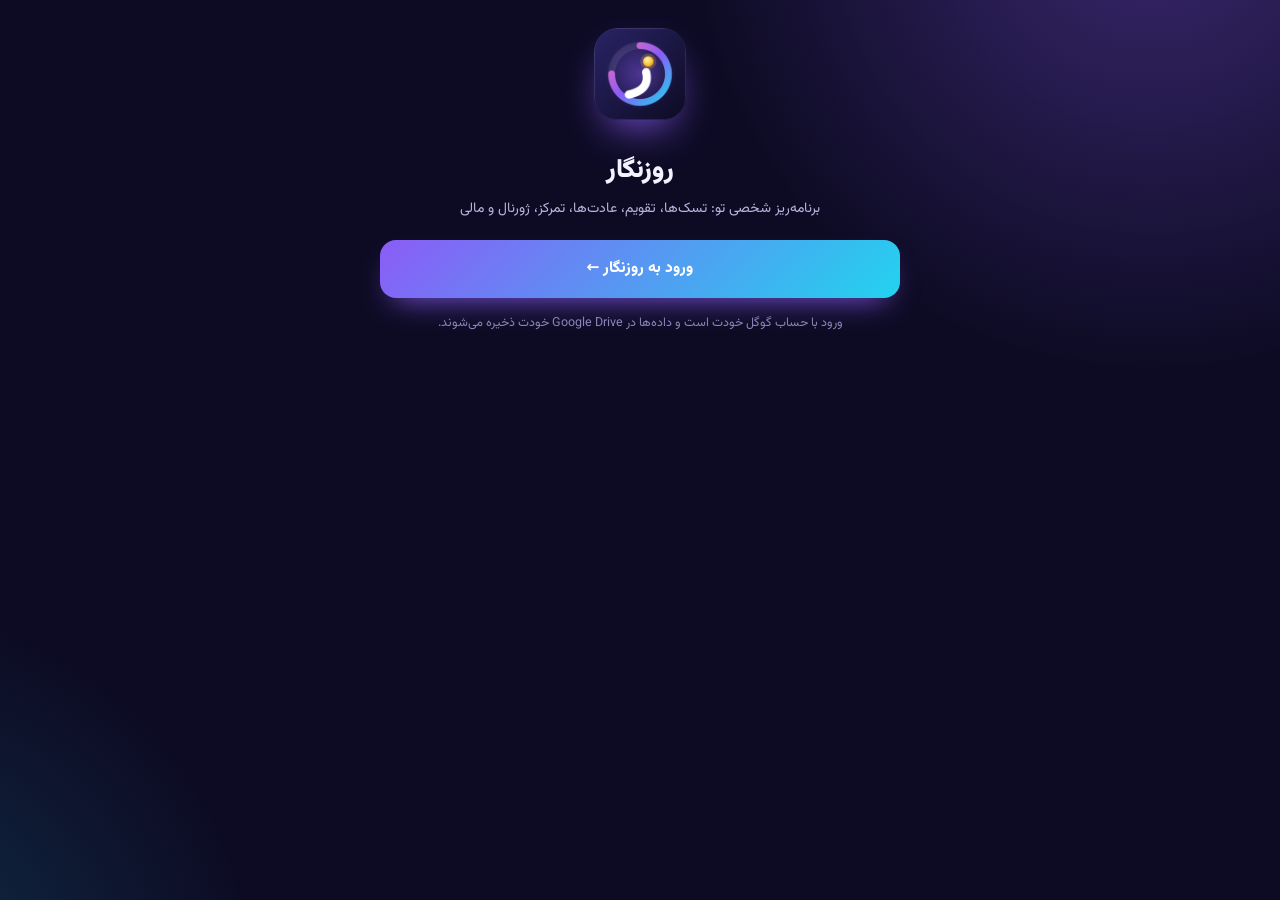
==== index.html @ 98303ec3 "Add files via upload" ====
<!DOCTYPE html>
<html lang="fa" dir="rtl">
<head>
  <meta charset="utf-8">
  <meta name="viewport" content="width=device-width, initial-scale=1, viewport-fit=cover">
  <title>روزنگار</title>
  <meta name="description" content="روزنگار — برنامه‌ریز شخصی فارسی">
  <meta name="theme-color" content="#0d0b24">
  <link rel="manifest" href="manifest.webmanifest">
  <link rel="icon" type="image/png" href="favicon.png">
  <link rel="apple-touch-icon" href="apple-touch-icon.png">
  <meta name="apple-mobile-web-app-capable" content="yes">
  <meta name="mobile-web-app-capable" content="yes">
  <meta name="apple-mobile-web-app-title" content="روزنگار">
  <meta name="apple-mobile-web-app-status-bar-style" content="black-translucent">
  <link rel="preconnect" href="https://fonts.googleapis.com">
  <link href="https://fonts.googleapis.com/css2?family=Vazirmatn:wght@400;600;800;900&display=swap" rel="stylesheet">
  <link rel="stylesheet" href="site.css">
  <script src="config.js"></script>
</head>
<body>
  <!-- اجرای نصب‌شده: مستقیم به اپ -->
  <div class="splash hide" id="splash"><img src="icon-192.png" alt=""></div>

  <div class="wrap" id="main">
    <div class="hero">
      <img src="icon-192.png" alt="روزنگار">
      <h1>روزنگار</h1>
      <p>برنامه‌ریز شخصی تو: تسک‌ها، تقویم، عادت‌ها، تمرکز، ژورنال و مالی</p>
    </div>

    <!-- آیفون و آیپد -->
    <div class="card hide" id="ios">
      <h2>📲 روزنگار را مثل یک اپ روی صفحه‌ی اصلی بگذار</h2>
      <div class="muted hide" id="ios-notsafari" style="margin-bottom:8px;color:#fbbf24">برای بهترین نتیجه این صفحه را در <b>Safari</b> باز کن.</div>
      <ol class="steps">
        <li><div>در پایین صفحه‌ی Safari دکمه‌ی <b>اشتراک‌گذاری</b> <span class="ico"><svg viewBox="0 0 24 24"><path d="M12 3v12"/><path d="m7 8 5-5 5 5"/><path d="M5 12v7a2 2 0 0 0 2 2h10a2 2 0 0 0 2-2v-7"/></svg></span> را بزن. <span class="muted">(در آیپد بالای صفحه است)</span></div></li>
        <li><div>کمی پایین برو و <b>Add to Home Screen</b> یا <b>افزودن به صفحهٔ اصلی</b> <span class="ico"><svg viewBox="0 0 24 24"><rect x="3" y="3" width="18" height="18" rx="4"/><path d="M12 8v8M8 12h8"/></svg></span> را انتخاب کن.</div></li>
        <li><div>بالای صفحه روی <b>Add</b> یا <b>افزودن</b> بزن. حالا روزنگار با لوگوی خودش روی صفحه‌ی اصلی است ✨</div></li>
      </ol>
      <button class="btn" data-go="1" style="margin-top:14px">متوجه شدم، برو به روزنگار</button>
      <label class="muted center" style="display:block;margin-top:10px"><input type="checkbox" id="nomore"> دیگر این راهنما را نشان نده</label>
    </div>

    <!-- اندروید و کامپیوتر -->
    <div class="card hide" id="android">
      <h2>📲 نصب روزنگار روی گوشی</h2>
      <button class="btn hide" id="install">⬇️ نصب روزنگار</button>
      <div id="android-manual">
        <ol class="steps">
          <li><div>این صفحه را در <b>Chrome</b> باز کن (نه داخل تلگرام یا بله).</div></li>
          <li><div>منوی <b>⋮</b> بالای Chrome را بزن.</div></li>
          <li><div><b>Install app</b> یا <b>نصب برنامه</b> را بزن (اگر نبود: <b>Add to Home screen</b> ← <b>Install</b>).</div></li>
        </ol>
        <div class="muted">در Samsung Internet: منو ← «افزودن صفحه به» ← «صفحه اصلی».</div>
      </div>
      <div class="muted ok hide" id="installed" style="margin-top:8px;font-size:14px">✅ نصب شد! از این به بعد روزنگار را از صفحه‌ی اصلی گوشی باز کن.</div>
    </div>

    <div style="margin-top:18px">
      <a class="btn" id="enter" data-go="1">ورود به روزنگار ←</a>
    </div>
    <p class="muted center" style="margin-top:14px">ورود با حساب گوگل خودت است و داده‌ها در Google Drive خودت ذخیره می‌شوند.</p>
  </div>
  <div class="arrow hide" id="arrow">⬇️</div>

  <script>
    (function () {
      var LS = { get: function (k) { try { return localStorage.getItem('rz_' + k); } catch (e) { return null; } }, set: function (k, v) { try { localStorage.setItem('rz_' + k, v); } catch (e) { } } };
      var ua = navigator.userAgent || '';
      var isIOS = /iPhone|iPad|iPod/.test(ua) || (navigator.platform === 'MacIntel' && navigator.maxTouchPoints > 1);
      var isAndroid = /Android/.test(ua);
      var standalone = window.matchMedia('(display-mode: standalone)').matches || window.navigator.standalone === true;
      // src=pwa به اپ می‌گوید از نسخه‌ی نصب‌شده باز شده تا راهنمای نصب را نشان ندهد
      var go = function (installed) { location.replace(installed ? RZ.app + (RZ.app.indexOf('?') < 0 ? '?' : '&') + 'src=pwa' : RZ.app); };
      var $ = function (id) { return document.getElementById(id); };

      if ('serviceWorker' in navigator) navigator.serviceWorker.register('sw.js').catch(function () { });

      // از روی آیکون صفحه‌ی اصلی باز شده → مستقیم وارد اپ
      if (standalone) { $('main').classList.add('hide'); $('splash').classList.remove('hide'); setTimeout(function () { go(true); }, 150); return; }

      document.addEventListener('click', function (e) {
        var b = e.target.closest('[data-go]');
        if (!b) return;
        e.preventDefault();
        if ($('nomore') && $('nomore').checked) LS.set('guide_hide', '1');
        go();
      });

      if (isIOS) {
        if (LS.get('guide_hide')) { go(); return; }
        $('ios').classList.remove('hide');
        $('enter').classList.add('hide');
        if (/CriOS|FxiOS|EdgiOS|OPiOS/.test(ua)) $('ios-notsafari').classList.remove('hide');
        else if (!/iPad/.test(ua)) $('arrow').classList.remove('hide');
        return;
      }

      var deferred = null;
      if (isAndroid) $('android').classList.remove('hide');
      window.addEventListener('beforeinstallprompt', function (e) {
        e.preventDefault();
        deferred = e;
        $('android').classList.remove('hide');
        $('install').classList.remove('hide');
        $('android-manual').classList.add('hide');
      });
      $('install').addEventListener('click', function () {
        if (!deferred) return;
        deferred.prompt();
        deferred.userChoice.then(function (c) { if (c.outcome === 'accepted') { $('install').classList.add('hide'); $('installed').classList.remove('hide'); } deferred = null; });
      });
      window.addEventListener('appinstalled', function () { $('install').classList.add('hide'); $('android-manual').classList.add('hide'); $('installed').classList.remove('hide'); });
    })();
  </script>
</body>
</html>
---- site.css ----
:root {
  --bg: #0d0b24; --bg2: #16133a; --card: rgba(255, 255, 255, .06); --border: rgba(255, 255, 255, .12);
  --text: #f4f2ff; --text2: #b9b4dd; --text3: #8a84b8; --acc: #8b5cf6; --acc2: #22d3ee; --ok: #34d399; --bad: #fb7185;
  --grad: linear-gradient(135deg, #8b5cf6, #22d3ee);
}
* { box-sizing: border-box; margin: 0; padding: 0; -webkit-tap-highlight-color: transparent; }
html, body { min-height: 100%; }
body {
  font-family: Vazirmatn, system-ui, -apple-system, sans-serif; color: var(--text); background: var(--bg);
  background-image: radial-gradient(60vmax 60vmax at 90% -10%, rgba(139, 92, 246, .35), transparent 60%), radial-gradient(50vmax 50vmax at -10% 110%, rgba(34, 211, 238, .18), transparent 60%);
  background-attachment: fixed; line-height: 1.9; -webkit-font-smoothing: antialiased;
  padding: env(safe-area-inset-top) 16px calc(24px + env(safe-area-inset-bottom));
}
.wrap { max-width: 520px; margin: 0 auto; padding-top: 28px; padding-bottom: 56px; }
.hero { text-align: center; }
.hero img { width: 92px; height: 92px; border-radius: 24px; box-shadow: 0 18px 40px -14px rgba(139, 92, 246, .9); }
.hero h1 { font-size: 26px; font-weight: 900; margin-top: 14px; }
.hero p { color: var(--text2); font-size: 14px; }
.card { background: var(--card); border: 1px solid var(--border); border-radius: 22px; padding: 18px; margin-top: 18px; backdrop-filter: blur(12px); -webkit-backdrop-filter: blur(12px); }
.card h2 { font-size: 16.5px; font-weight: 800; display: flex; align-items: center; gap: 8px; margin-bottom: 10px; }
.btn { display: flex; align-items: center; justify-content: center; gap: 8px; width: 100%; border: 0; border-radius: 16px; padding: 14px 18px; font: inherit; font-weight: 800; font-size: 15.5px; color: #fff; background: var(--grad); cursor: pointer; text-decoration: none; box-shadow: 0 14px 30px -14px rgba(139, 92, 246, .95); }
.btn.ghost { background: rgba(255, 255, 255, .08); box-shadow: none; color: var(--text); font-weight: 600; }
.btn:active { transform: scale(.98); }
.btn + .btn { margin-top: 10px; }
.steps { list-style: none; counter-reset: s; }
.steps li { counter-increment: s; display: flex; gap: 12px; align-items: flex-start; padding: 10px 0; border-top: 1px solid var(--border); font-size: 14.5px; }
.steps li:first-child { border-top: 0; }
.steps li::before { content: counter(s); flex: none; width: 28px; height: 28px; border-radius: 50%; background: var(--grad); display: grid; place-items: center; font-weight: 800; font-size: 13px; }
.steps b { color: #fff; }
.ico { display: inline-grid; place-items: center; width: 30px; height: 30px; border-radius: 9px; background: rgba(255, 255, 255, .12); vertical-align: middle; margin: 0 3px; }
.ico svg { width: 18px; height: 18px; stroke: #fff; fill: none; stroke-width: 2; stroke-linecap: round; stroke-linejoin: round; }
.muted { color: var(--text3); font-size: 12.5px; }
.center { text-align: center; }
.hide { display: none !important; }
.arrow { position: fixed; bottom: calc(8px + env(safe-area-inset-bottom)); left: 50%; transform: translateX(-50%); font-size: 30px; animation: bob 1.2s ease-in-out infinite; filter: drop-shadow(0 4px 10px rgba(0, 0, 0, .5)); }
@keyframes bob { 50% { transform: translate(-50%, 8px); } }
.splash { position: fixed; inset: 0; display: grid; place-items: center; background: var(--bg); }
.splash img { width: 96px; height: 96px; border-radius: 26px; animation: pulse 1.4s ease-in-out infinite; }
@keyframes pulse { 50% { transform: scale(.94); opacity: .8; } }
/* صفحه‌ی ضبط */
.rec { display: flex; flex-direction: column; align-items: center; gap: 12px; text-align: center; padding: 12px 0; }
.ring { --lv: 0; width: 170px; height: 170px; border-radius: 50%; display: grid; place-items: center; background: rgba(139, 92, 246, .12); box-shadow: 0 0 0 calc(var(--lv) * 34px) rgba(139, 92, 246, .18); transition: box-shadow .08s linear; }
.ring.on { background: rgba(251, 113, 133, .12); box-shadow: 0 0 0 calc(var(--lv) * 34px) rgba(251, 113, 133, .22); }
.mic { width: 118px; height: 118px; border-radius: 50%; border: 0; background: var(--grad); color: #fff; display: grid; place-items: center; cursor: pointer; box-shadow: 0 18px 40px -14px rgba(139, 92, 246, .95); }
.mic.on { background: linear-gradient(135deg, #fb7185, #e11d48); }
.mic svg { width: 46px; height: 46px; stroke: #fff; fill: none; stroke-width: 2; stroke-linecap: round; stroke-linejoin: round; }
.timer { font-size: 30px; font-weight: 800; font-feature-settings: "tnum"; direction: ltr; }
.bar { width: 100%; height: 8px; border-radius: 8px; background: rgba(255, 255, 255, .1); overflow: hidden; }
.bar i { display: block; height: 100%; width: 0; background: var(--grad); transition: width .3s; }
.ok { color: var(--ok); } .bad { color: var(--bad); }
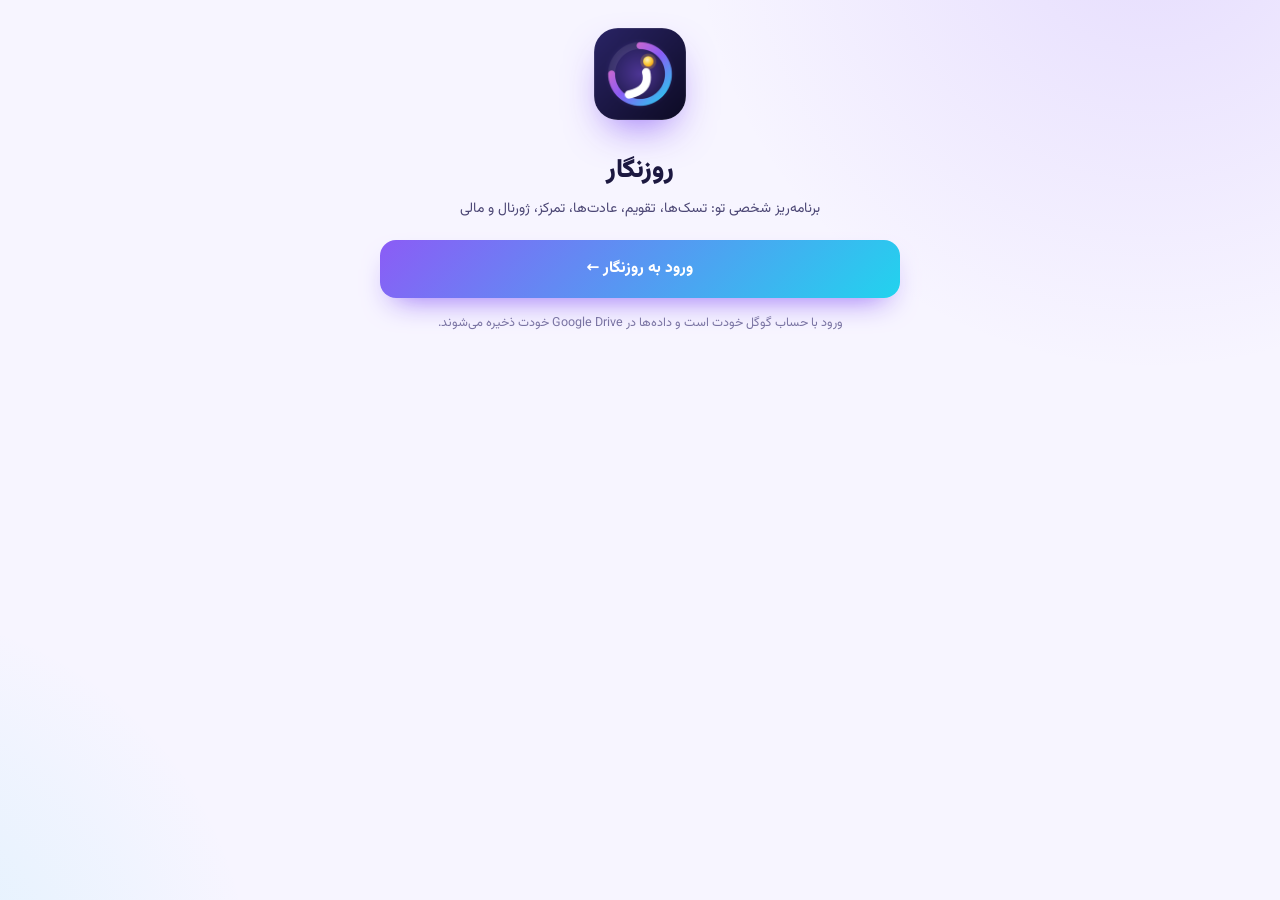
==== commit 6e8c92db: "Light theme by default for install guide and recorder" ====
--- a/index.html
+++ b/index.html
@@ -5,14 +5,14 @@
   <meta name="viewport" content="width=device-width, initial-scale=1, viewport-fit=cover">
   <title>روزنگار</title>
   <meta name="description" content="روزنگار — برنامه‌ریز شخصی فارسی">
-  <meta name="theme-color" content="#0d0b24">
+  <meta name="theme-color" content="#f7f5ff">
   <link rel="manifest" href="manifest.webmanifest">
   <link rel="icon" type="image/png" href="favicon.png">
   <link rel="apple-touch-icon" href="apple-touch-icon.png">
   <meta name="apple-mobile-web-app-capable" content="yes">
   <meta name="mobile-web-app-capable" content="yes">
   <meta name="apple-mobile-web-app-title" content="روزنگار">
-  <meta name="apple-mobile-web-app-status-bar-style" content="black-translucent">
+  <meta name="apple-mobile-web-app-status-bar-style" content="default">
   <link rel="preconnect" href="https://fonts.googleapis.com">
   <link href="https://fonts.googleapis.com/css2?family=Vazirmatn:wght@400;600;800;900&display=swap" rel="stylesheet">
   <link rel="stylesheet" href="site.css">
@@ -32,7 +32,7 @@
     <!-- آیفون و آیپد -->
     <div class="card hide" id="ios">
       <h2>📲 روزنگار را مثل یک اپ روی صفحه‌ی اصلی بگذار</h2>
-      <div class="muted hide" id="ios-notsafari" style="margin-bottom:8px;color:#fbbf24">برای بهترین نتیجه این صفحه را در <b>Safari</b> باز کن.</div>
+      <div class="muted hide" id="ios-notsafari" style="margin-bottom:8px;color:var(--warn)">برای بهترین نتیجه این صفحه را در <b>Safari</b> باز کن.</div>
       <ol class="steps">
         <li><div>در پایین صفحه‌ی Safari دکمه‌ی <b>اشتراک‌گذاری</b> <span class="ico"><svg viewBox="0 0 24 24"><path d="M12 3v12"/><path d="m7 8 5-5 5 5"/><path d="M5 12v7a2 2 0 0 0 2 2h10a2 2 0 0 0 2-2v-7"/></svg></span> را بزن. <span class="muted">(در آیپد بالای صفحه است)</span></div></li>
         <li><div>کمی پایین برو و <b>Add to Home Screen</b> یا <b>افزودن به صفحهٔ اصلی</b> <span class="ico"><svg viewBox="0 0 24 24"><rect x="3" y="3" width="18" height="18" rx="4"/><path d="M12 8v8M8 12h8"/></svg></span> را انتخاب کن.</div></li>
--- a/site.css
+++ b/site.css
@@ -1,13 +1,15 @@
 :root {
-  --bg: #0d0b24; --bg2: #16133a; --card: rgba(255, 255, 255, .06); --border: rgba(255, 255, 255, .12);
-  --text: #f4f2ff; --text2: #b9b4dd; --text3: #8a84b8; --acc: #8b5cf6; --acc2: #22d3ee; --ok: #34d399; --bad: #fb7185;
+  /* پیش‌فرض: روشن */
+  --bg: #f7f5ff; --bg2: #ffffff; --card: rgba(255, 255, 255, .88); --border: rgba(76, 58, 150, .12);
+  --text: #1c1840; --text2: #4c4775; --text3: #7a74a3; --acc: #7c3aed; --acc2: #0891b2; --ok: #059669; --bad: #e11d48;
+  --soft: rgba(124, 58, 237, .08); --soft2: rgba(124, 58, 237, .14); --warn: #b45309;
   --grad: linear-gradient(135deg, #8b5cf6, #22d3ee);
 }
 * { box-sizing: border-box; margin: 0; padding: 0; -webkit-tap-highlight-color: transparent; }
 html, body { min-height: 100%; }
 body {
   font-family: Vazirmatn, system-ui, -apple-system, sans-serif; color: var(--text); background: var(--bg);
-  background-image: radial-gradient(60vmax 60vmax at 90% -10%, rgba(139, 92, 246, .35), transparent 60%), radial-gradient(50vmax 50vmax at -10% 110%, rgba(34, 211, 238, .18), transparent 60%);
+  background-image: radial-gradient(60vmax 60vmax at 90% -10%, rgba(139, 92, 246, .16), transparent 60%), radial-gradient(50vmax 50vmax at -10% 110%, rgba(34, 211, 238, .12), transparent 60%);
   background-attachment: fixed; line-height: 1.9; -webkit-font-smoothing: antialiased;
   padding: env(safe-area-inset-top) 16px calc(24px + env(safe-area-inset-bottom));
 }
@@ -16,23 +18,23 @@
 .hero img { width: 92px; height: 92px; border-radius: 24px; box-shadow: 0 18px 40px -14px rgba(139, 92, 246, .9); }
 .hero h1 { font-size: 26px; font-weight: 900; margin-top: 14px; }
 .hero p { color: var(--text2); font-size: 14px; }
-.card { background: var(--card); border: 1px solid var(--border); border-radius: 22px; padding: 18px; margin-top: 18px; backdrop-filter: blur(12px); -webkit-backdrop-filter: blur(12px); }
+.card { background: var(--card); border: 1px solid var(--border); box-shadow: 0 10px 30px -18px rgba(60, 40, 140, .35); border-radius: 22px; padding: 18px; margin-top: 18px; backdrop-filter: blur(12px); -webkit-backdrop-filter: blur(12px); }
 .card h2 { font-size: 16.5px; font-weight: 800; display: flex; align-items: center; gap: 8px; margin-bottom: 10px; }
 .btn { display: flex; align-items: center; justify-content: center; gap: 8px; width: 100%; border: 0; border-radius: 16px; padding: 14px 18px; font: inherit; font-weight: 800; font-size: 15.5px; color: #fff; background: var(--grad); cursor: pointer; text-decoration: none; box-shadow: 0 14px 30px -14px rgba(139, 92, 246, .95); }
-.btn.ghost { background: rgba(255, 255, 255, .08); box-shadow: none; color: var(--text); font-weight: 600; }
+.btn.ghost { background: var(--soft); box-shadow: none; color: var(--text); font-weight: 600; }
 .btn:active { transform: scale(.98); }
 .btn + .btn { margin-top: 10px; }
 .steps { list-style: none; counter-reset: s; }
 .steps li { counter-increment: s; display: flex; gap: 12px; align-items: flex-start; padding: 10px 0; border-top: 1px solid var(--border); font-size: 14.5px; }
 .steps li:first-child { border-top: 0; }
-.steps li::before { content: counter(s); flex: none; width: 28px; height: 28px; border-radius: 50%; background: var(--grad); display: grid; place-items: center; font-weight: 800; font-size: 13px; }
-.steps b { color: #fff; }
-.ico { display: inline-grid; place-items: center; width: 30px; height: 30px; border-radius: 9px; background: rgba(255, 255, 255, .12); vertical-align: middle; margin: 0 3px; }
-.ico svg { width: 18px; height: 18px; stroke: #fff; fill: none; stroke-width: 2; stroke-linecap: round; stroke-linejoin: round; }
+.steps li::before { content: counter(s); flex: none; width: 28px; height: 28px; border-radius: 50%; background: var(--grad); color: #fff; display: grid; place-items: center; font-weight: 800; font-size: 13px; }
+.steps b { color: var(--text); }
+.ico { display: inline-grid; place-items: center; width: 30px; height: 30px; border-radius: 9px; background: var(--soft2); vertical-align: middle; margin: 0 3px; }
+.ico svg { width: 18px; height: 18px; stroke: var(--acc); fill: none; stroke-width: 2; stroke-linecap: round; stroke-linejoin: round; }
 .muted { color: var(--text3); font-size: 12.5px; }
 .center { text-align: center; }
 .hide { display: none !important; }
-.arrow { position: fixed; bottom: calc(8px + env(safe-area-inset-bottom)); left: 50%; transform: translateX(-50%); font-size: 30px; animation: bob 1.2s ease-in-out infinite; filter: drop-shadow(0 4px 10px rgba(0, 0, 0, .5)); }
+.arrow { position: fixed; color: var(--acc); bottom: calc(8px + env(safe-area-inset-bottom)); left: 50%; transform: translateX(-50%); font-size: 30px; animation: bob 1.2s ease-in-out infinite; filter: drop-shadow(0 4px 10px rgba(0, 0, 0, .5)); }
 @keyframes bob { 50% { transform: translate(-50%, 8px); } }
 .splash { position: fixed; inset: 0; display: grid; place-items: center; background: var(--bg); }
 .splash img { width: 96px; height: 96px; border-radius: 26px; animation: pulse 1.4s ease-in-out infinite; }
@@ -45,6 +47,6 @@
 .mic.on { background: linear-gradient(135deg, #fb7185, #e11d48); }
 .mic svg { width: 46px; height: 46px; stroke: #fff; fill: none; stroke-width: 2; stroke-linecap: round; stroke-linejoin: round; }
 .timer { font-size: 30px; font-weight: 800; font-feature-settings: "tnum"; direction: ltr; }
-.bar { width: 100%; height: 8px; border-radius: 8px; background: rgba(255, 255, 255, .1); overflow: hidden; }
+.bar { width: 100%; height: 8px; border-radius: 8px; background: var(--soft2); overflow: hidden; }
 .bar i { display: block; height: 100%; width: 0; background: var(--grad); transition: width .3s; }
 .ok { color: var(--ok); } .bad { color: var(--bad); }
